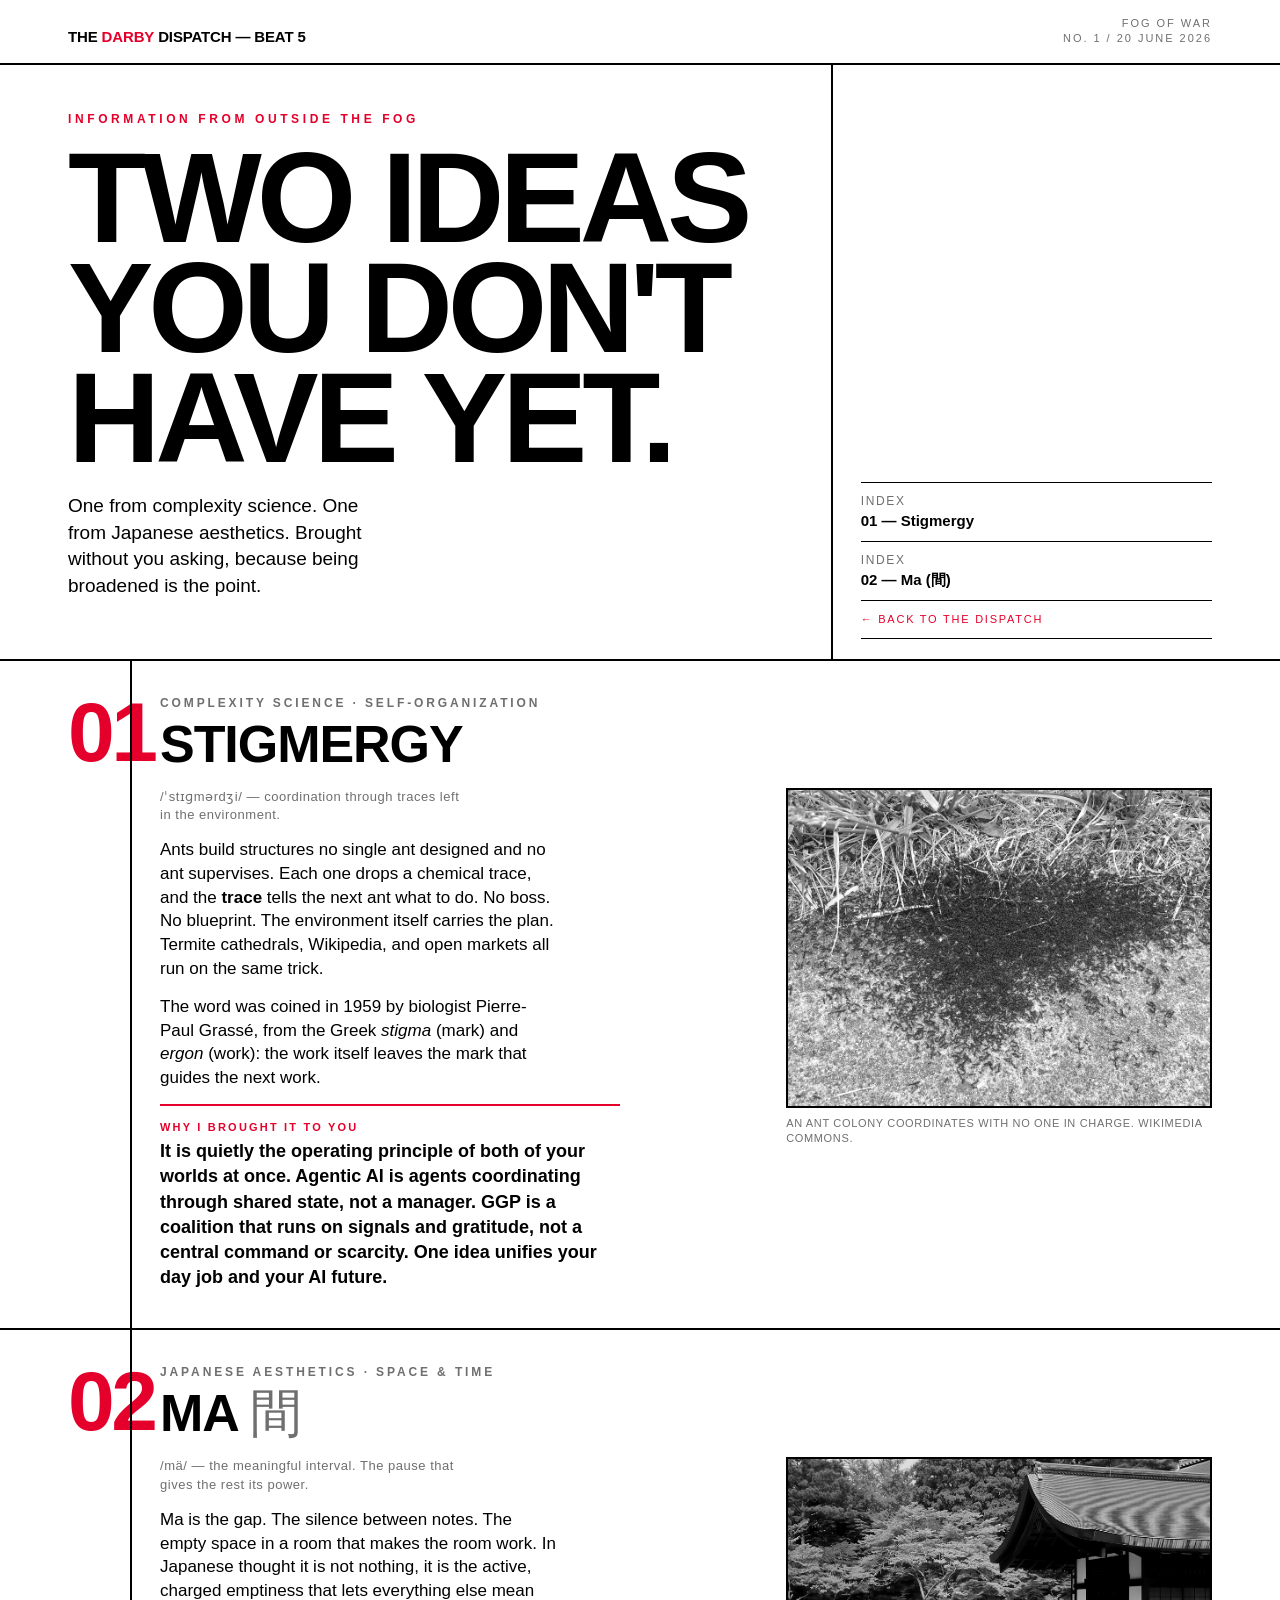
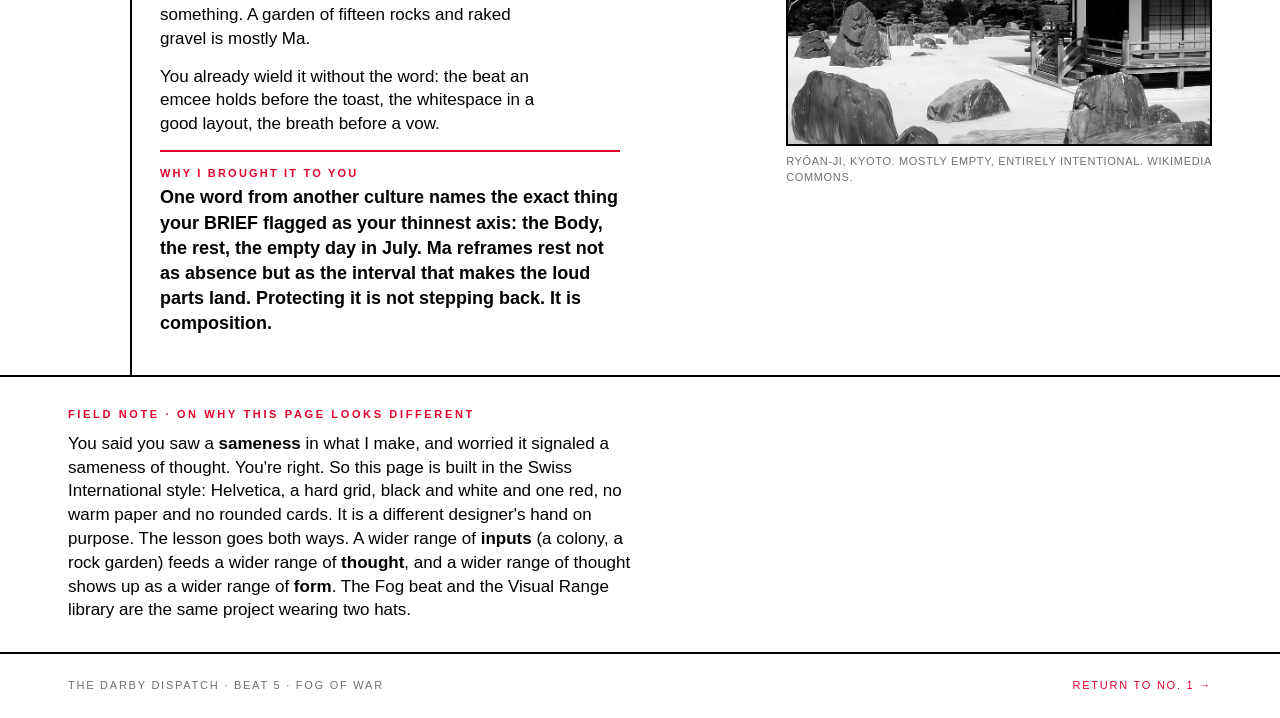
==== fog.html @ 2b7f8478 "The Darby Dispatch No. 1 — six-beat newsletter with web imagery + Swiss Fog-of-War page Co-Authored-" ====
<!DOCTYPE html>
<html lang="en">
<head>
<meta charset="utf-8">
<meta name="viewport" content="width=device-width, initial-scale=1">
<title>Fog of War · The Darby Dispatch No. 1</title>
<meta name="description" content="Two things from outside Gordon's map: stigmergy and ma.">
<link rel="stylesheet" href="fog.css">
</head>
<body>

<header class="swiss-top">
  <div class="grid">
    <div class="mark">The <b>Darby</b> Dispatch — Beat 5</div>
    <div class="meta">Fog of War<br>No. 1 / 20 June 2026</div>
  </div>
</header>

<section class="hero">
  <div class="grid">
    <div class="h-left">
      <div class="eyebrow">Information from outside the fog</div>
      <h1>Two ideas you don't have yet.</h1>
      <p class="sub">One from complexity science. One from Japanese aesthetics. Brought without you asking, because being broadened is the point.</p>
    </div>
    <div class="h-right">
      <div class="idx">Index<b>01 — Stigmergy</b></div>
      <div class="idx">Index<b>02 — Ma (間)</b></div>
      <div class="idx" style="border-bottom:1px solid #000"><a class="back" href="index.html">← Back to the Dispatch</a></div>
    </div>
  </div>
</section>

<!-- ENTRY 01 -->
<article class="entry">
  <div class="grid">
    <div class="num">01</div>
    <div class="body">
      <div class="term">Complexity Science · Self-Organization</div>
      <h2>Stigmergy</h2>
      <div class="cols">
        <div>
          <p class="pron">/ˈstɪɡmərdʒi/ — coordination through traces left in the environment.</p>
          <p>Ants build structures no single ant designed and no ant supervises. Each one drops a chemical trace, and the <b>trace</b> tells the next ant what to do. No boss. No blueprint. The environment itself carries the plan. Termite cathedrals, Wikipedia, and open markets all run on the same trick.</p>
          <p>The word was coined in 1959 by biologist Pierre-Paul Grassé, from the Greek <i>stigma</i> (mark) and <i>ergon</i> (work): the work itself leaves the mark that guides the next work.</p>
          <div class="why"><span>Why I brought it to you</span>It is quietly the operating principle of both of your worlds at once. Agentic AI is agents coordinating through shared state, not a manager. GGP is a coalition that runs on signals and gratitude, not a central command or scarcity. One idea unifies your day job and your AI future.</div>
        </div>
        <figure>
          <img src="img/ants.jpg" alt="Ants working together on a surface">
          <figcaption>An ant colony coordinates with no one in charge. Wikimedia Commons.</figcaption>
        </figure>
      </div>
    </div>
  </div>
</article>

<!-- ENTRY 02 -->
<article class="entry">
  <div class="grid">
    <div class="num">02</div>
    <div class="body">
      <div class="term">Japanese Aesthetics · Space &amp; Time</div>
      <h2>Ma <span style="color:var(--grey);font-weight:400">間</span></h2>
      <div class="cols">
        <div>
          <p class="pron">/mä/ — the meaningful interval. The pause that gives the rest its power.</p>
          <p>Ma is the gap. The silence between notes. The empty space in a room that makes the room work. In Japanese thought it is not nothing, it is the active, charged emptiness that lets everything else mean something. A garden of fifteen rocks and raked gravel is mostly Ma.</p>
          <p>You already wield it without the word: the beat an emcee holds before the toast, the whitespace in a good layout, the breath before a vow.</p>
          <div class="why"><span>Why I brought it to you</span>One word from another culture names the exact thing your BRIEF flagged as your thinnest axis: the Body, the rest, the empty day in July. Ma reframes rest not as absence but as the interval that makes the loud parts land. Protecting it is not stepping back. It is composition.</div>
        </div>
        <figure>
          <img src="img/ma.jpg" alt="A Japanese rock and gravel garden">
          <figcaption>Ryōan-ji, Kyoto. Mostly empty, entirely intentional. Wikimedia Commons.</figcaption>
        </figure>
      </div>
    </div>
  </div>
</article>

<section class="note">
  <div class="grid">
    <div class="lbl">Field note · on why this page looks different</div>
    <p>You said you saw a <b>sameness</b> in what I make, and worried it signaled a sameness of thought. You're right. So this page is built in the Swiss International style: Helvetica, a hard grid, black and white and one red, no warm paper and no rounded cards. It is a different designer's hand on purpose. The lesson goes both ways. A wider range of <b>inputs</b> (a colony, a rock garden) feeds a wider range of <b>thought</b>, and a wider range of thought shows up as a wider range of <b>form</b>. The Fog beat and the Visual Range library are the same project wearing two hats.</p>
  </div>
</section>

<footer class="swiss-foot">
  <div class="grid">
    <div>The Darby Dispatch · Beat 5 · Fog of War</div>
    <div><a href="index.html">Return to No. 1 →</a></div>
  </div>
</footer>

</body>
</html>
---- fog.css ----
/* FOG OF WAR — Swiss International Style. Deliberately NOT the house style.
   No serif, no warm paper, no rounded cards, no soft shadows. Grid, rules, one red. */
:root{ --red:#e4002b; --ink:#000; --bg:#fff; --grid:#000; --grey:#6f6f6f; }
*{box-sizing:border-box}
html{scroll-behavior:smooth}
body{margin:0;background:var(--bg);color:var(--ink);
  font-family:"Helvetica Neue",Helvetica,Arial,"Inter",sans-serif;
  font-size:17px;line-height:1.4;-webkit-font-smoothing:antialiased}
.grid{max-width:1200px;margin:0 auto;padding:0 28px}
a{color:var(--red);text-decoration:none}
img{display:block;max-width:100%}

/* top bar */
.swiss-top{border-bottom:2px solid var(--ink)}
.swiss-top .grid{display:flex;justify-content:space-between;align-items:flex-end;padding:16px 28px}
.swiss-top .mark{font-weight:800;font-size:15px;letter-spacing:-.01em;text-transform:uppercase}
.swiss-top .mark b{color:var(--red)}
.swiss-top .meta{font-size:11px;letter-spacing:.18em;text-transform:uppercase;color:var(--grey);text-align:right}
.back{font-size:11px;letter-spacing:.16em;text-transform:uppercase}

/* hero: asymmetric grid */
.hero{border-bottom:2px solid var(--ink)}
.hero .grid{display:grid;grid-template-columns:2fr 1fr;gap:0;align-items:stretch}
.hero .h-left{padding:46px 28px 40px 0}
.hero .eyebrow{font-size:12px;letter-spacing:.3em;text-transform:uppercase;color:var(--red);font-weight:700}
.hero h1{font-size:clamp(54px,11vw,128px);line-height:.86;letter-spacing:-.04em;font-weight:800;margin:.12em 0 0;text-transform:uppercase}
.hero .sub{font-size:19px;max-width:30ch;margin-top:20px;color:var(--ink)}
.hero .h-right{border-left:2px solid var(--ink);padding:20px 0 20px 28px;display:flex;flex-direction:column;justify-content:flex-end}
.hero .idx{font-size:12px;letter-spacing:.14em;text-transform:uppercase;color:var(--grey);border-top:1px solid var(--ink);padding:10px 0}
.hero .idx b{color:var(--ink);display:block;font-size:15px;font-weight:700;letter-spacing:0;text-transform:none}
@media(max-width:780px){.hero .grid{grid-template-columns:1fr}.hero .h-right{border-left:0;border-top:2px solid var(--ink);padding-left:0}.hero .h-left{padding-right:0}}

/* entries */
.entry{border-bottom:2px solid var(--ink);padding:0}
.entry .grid{display:grid;grid-template-columns:64px 1fr;gap:0}
.entry .num{font-size:clamp(40px,7vw,84px);font-weight:800;line-height:.9;padding:34px 0;color:var(--red);letter-spacing:-.04em}
.entry .body{padding:34px 0 38px;border-left:2px solid var(--ink);padding-left:28px;margin-left:-2px}
.entry .term{font-size:12px;letter-spacing:.24em;text-transform:uppercase;color:var(--grey);font-weight:700}
.entry h2{font-size:clamp(30px,5vw,52px);line-height:.98;letter-spacing:-.02em;font-weight:800;margin:.14em 0 .3em;text-transform:uppercase}
.entry .cols{display:grid;grid-template-columns:1.4fr 1fr;gap:30px;margin-top:18px;align-items:start}
.entry .cols p{margin:0 0 14px;max-width:42ch}
.entry .pron{font-size:13px;color:var(--grey);letter-spacing:.04em;margin-bottom:10px}
.entry figure{margin:0}
.entry figure img{width:100%;height:auto;border:2px solid var(--ink);filter:grayscale(1) contrast(1.08)}
.entry figcaption{font-size:11px;letter-spacing:.06em;text-transform:uppercase;color:var(--grey);margin-top:8px}
.entry .why{border-top:2px solid var(--red);margin-top:8px;padding-top:14px;font-weight:600;font-size:18px;max-width:46ch}
.entry .why span{color:var(--red);font-weight:800;display:block;font-size:11px;letter-spacing:.2em;text-transform:uppercase;margin-bottom:4px}
@media(max-width:780px){.entry .cols{grid-template-columns:1fr}.entry .num{padding:20px 0}}

/* field note about the design itself */
.note{border-bottom:2px solid var(--ink)}
.note .grid{padding:30px 28px}
.note .lbl{font-size:11px;letter-spacing:.24em;text-transform:uppercase;color:var(--red);font-weight:700}
.note p{font-size:17px;max-width:62ch;margin:10px 0 0}
.note b{font-weight:700}

.swiss-foot{padding:24px 28px}
.swiss-foot .grid{display:flex;justify-content:space-between;font-size:11px;letter-spacing:.16em;text-transform:uppercase;color:var(--grey);flex-wrap:wrap;gap:12px}
:focus-visible{outline:3px solid var(--red);outline-offset:2px}
@media (prefers-reduced-motion:reduce){html{scroll-behavior:auto}}
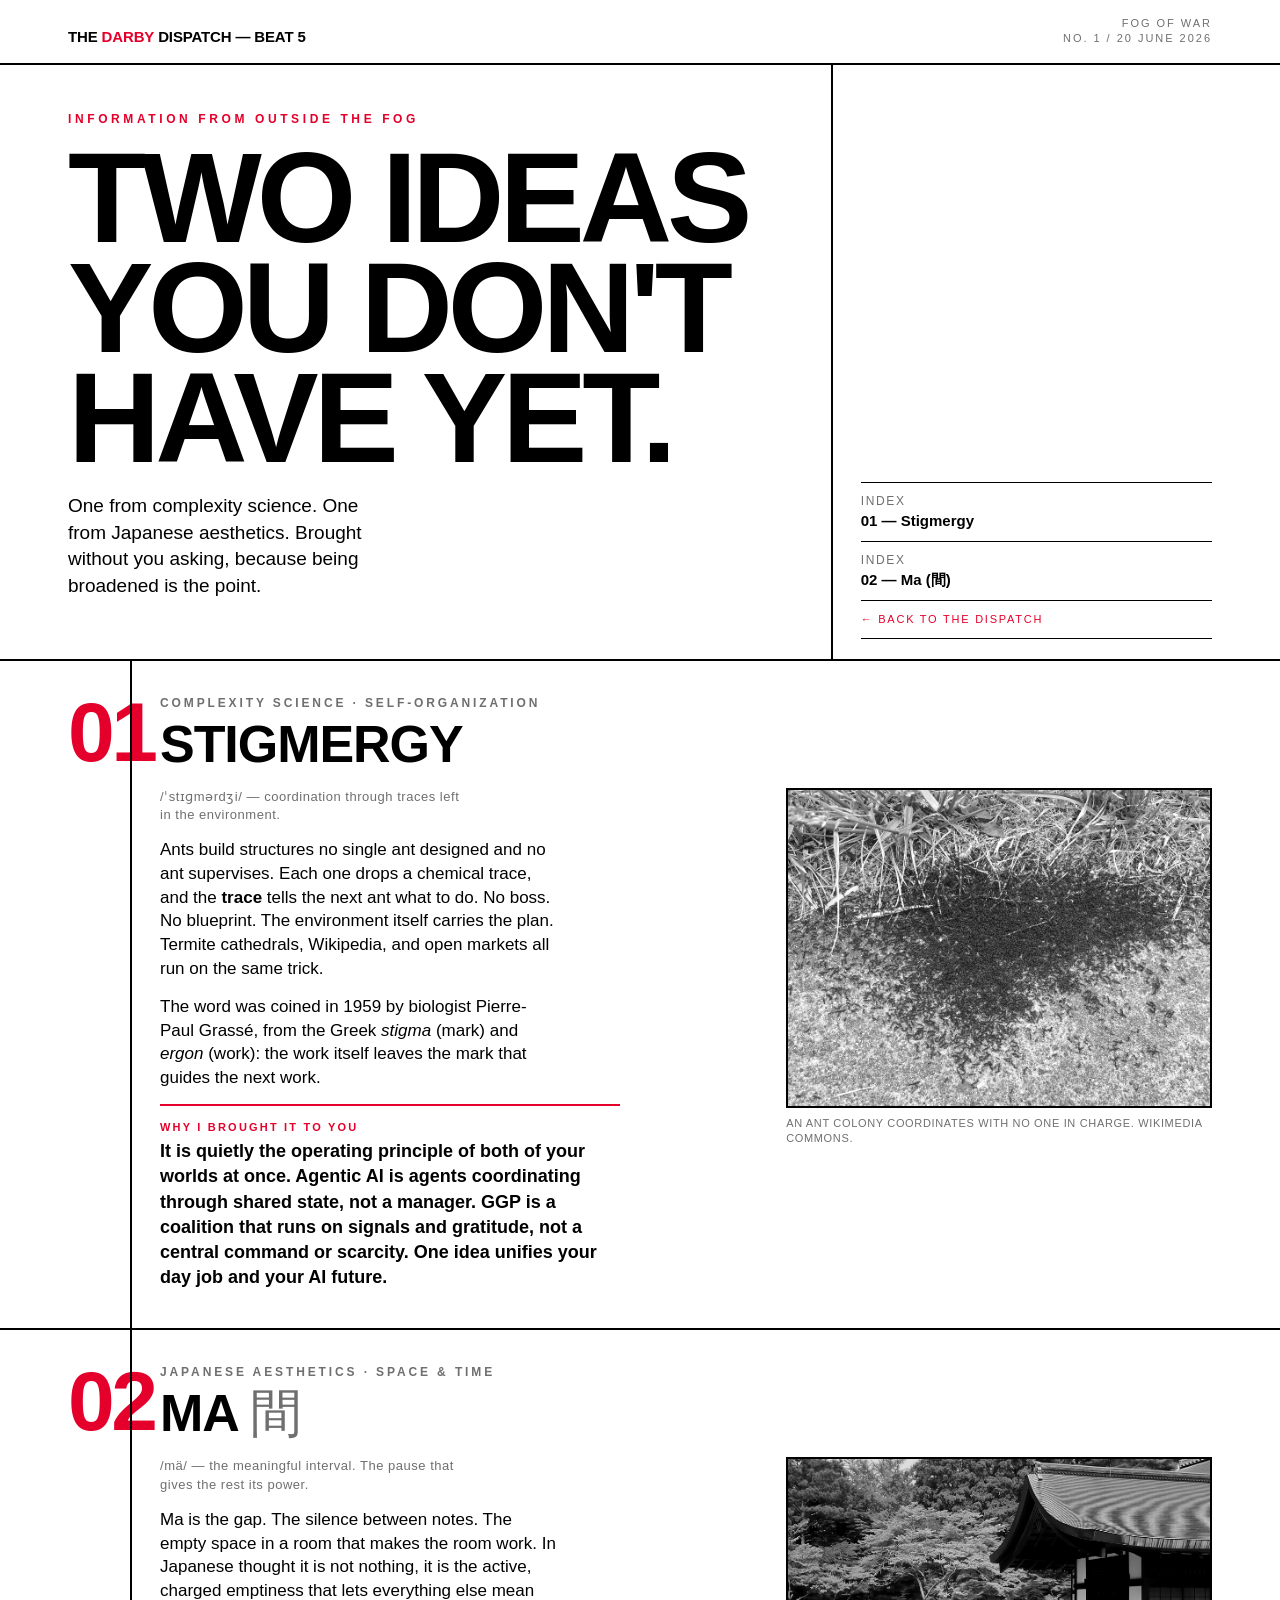
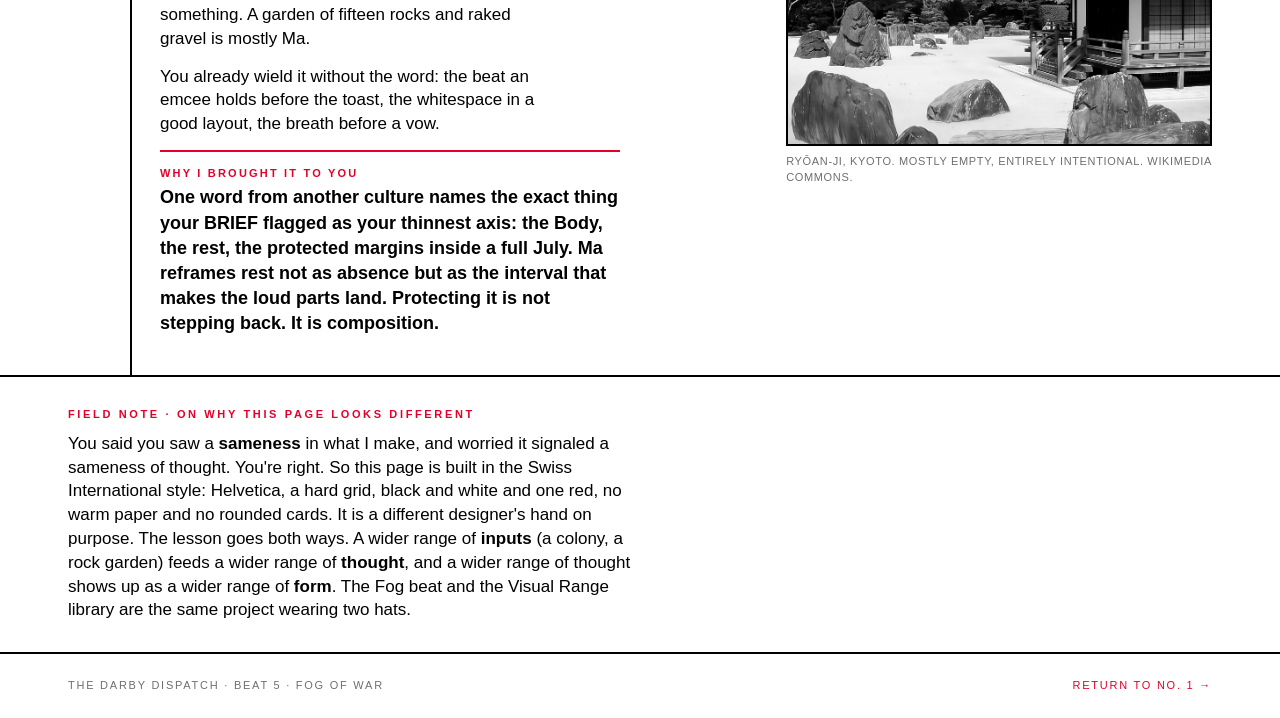
==== commit 1b758f94: "Correct Beat 3 + Project 2 + Ma: no empty July day; G4C 7/21-22; guard the margins Co-Authored-By: C" ====
--- a/fog.html
+++ b/fog.html
@@ -66,7 +66,7 @@
           <p class="pron">/mä/ — the meaningful interval. The pause that gives the rest its power.</p>
           <p>Ma is the gap. The silence between notes. The empty space in a room that makes the room work. In Japanese thought it is not nothing, it is the active, charged emptiness that lets everything else mean something. A garden of fifteen rocks and raked gravel is mostly Ma.</p>
           <p>You already wield it without the word: the beat an emcee holds before the toast, the whitespace in a good layout, the breath before a vow.</p>
-          <div class="why"><span>Why I brought it to you</span>One word from another culture names the exact thing your BRIEF flagged as your thinnest axis: the Body, the rest, the empty day in July. Ma reframes rest not as absence but as the interval that makes the loud parts land. Protecting it is not stepping back. It is composition.</div>
+          <div class="why"><span>Why I brought it to you</span>One word from another culture names the exact thing your BRIEF flagged as your thinnest axis: the Body, the rest, the protected margins inside a full July. Ma reframes rest not as absence but as the interval that makes the loud parts land. Protecting it is not stepping back. It is composition.</div>
         </div>
         <figure>
           <img src="img/ma.jpg" alt="A Japanese rock and gravel garden">
